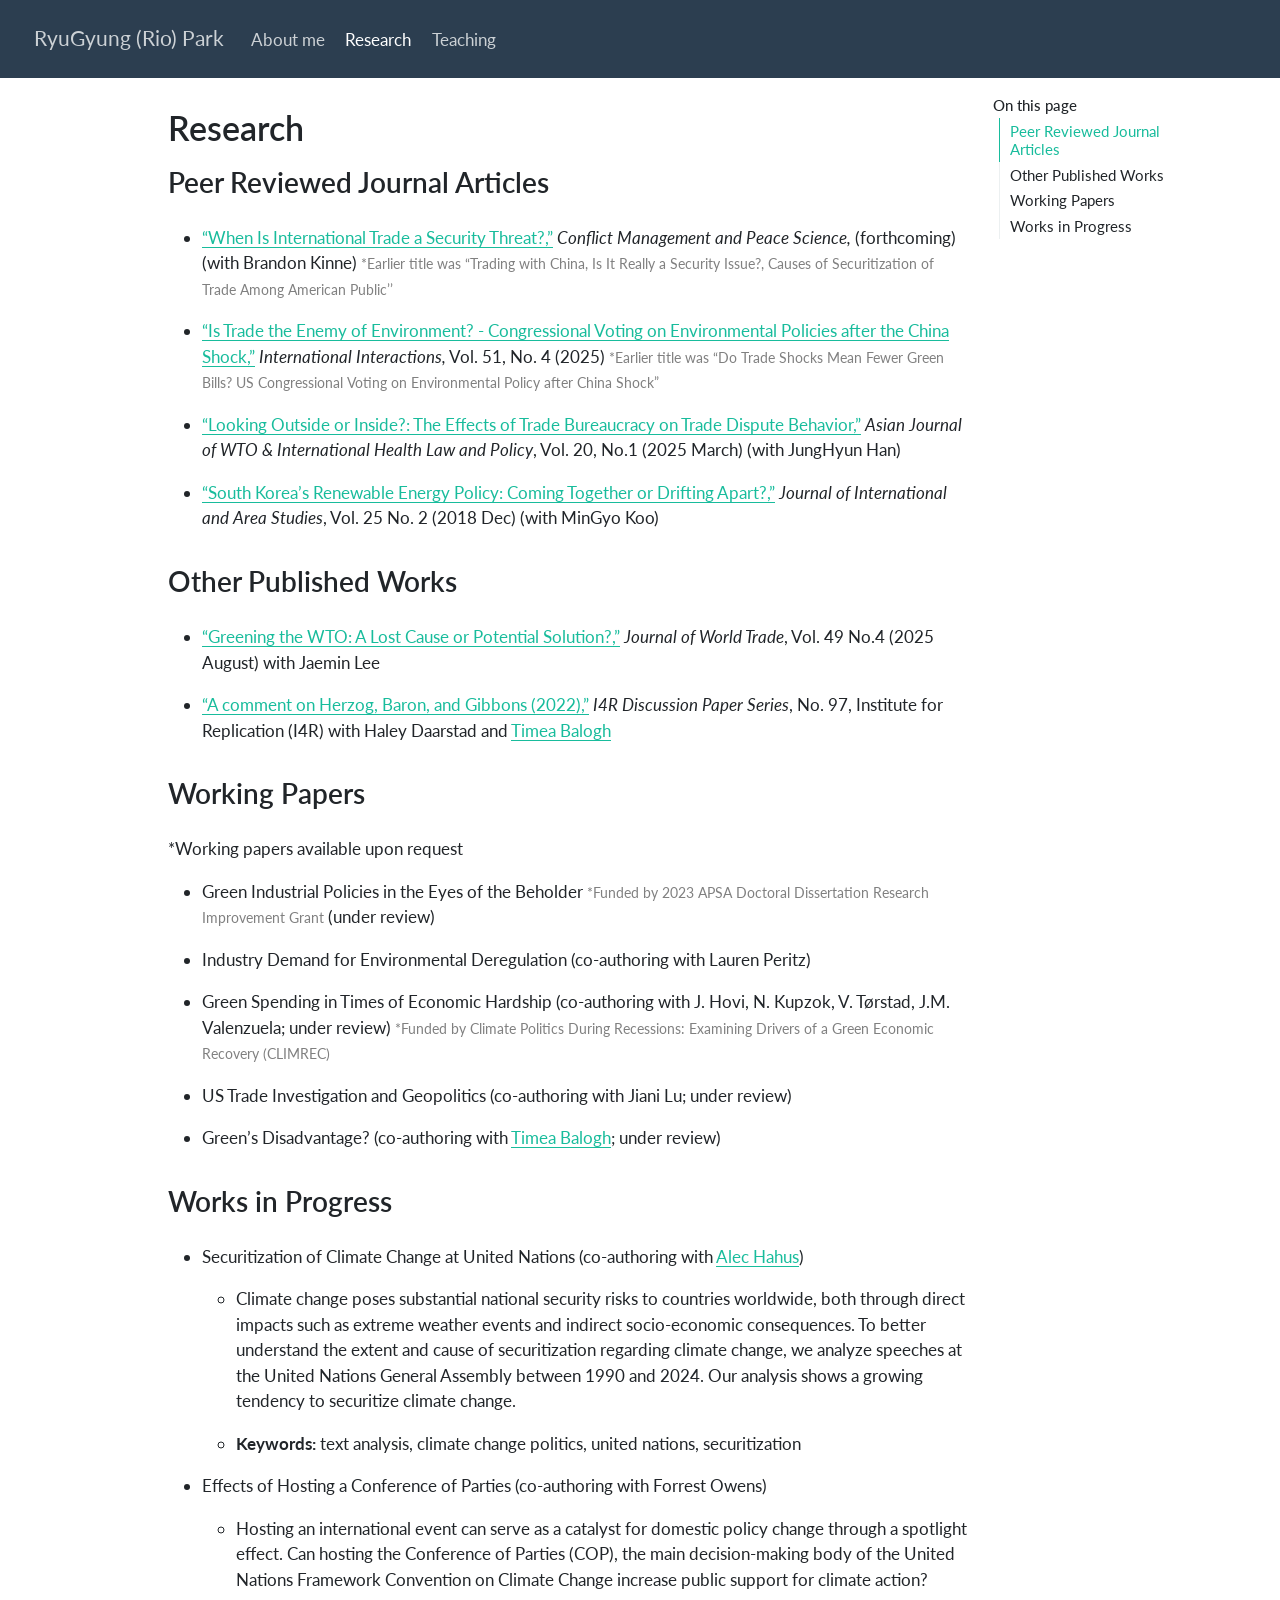
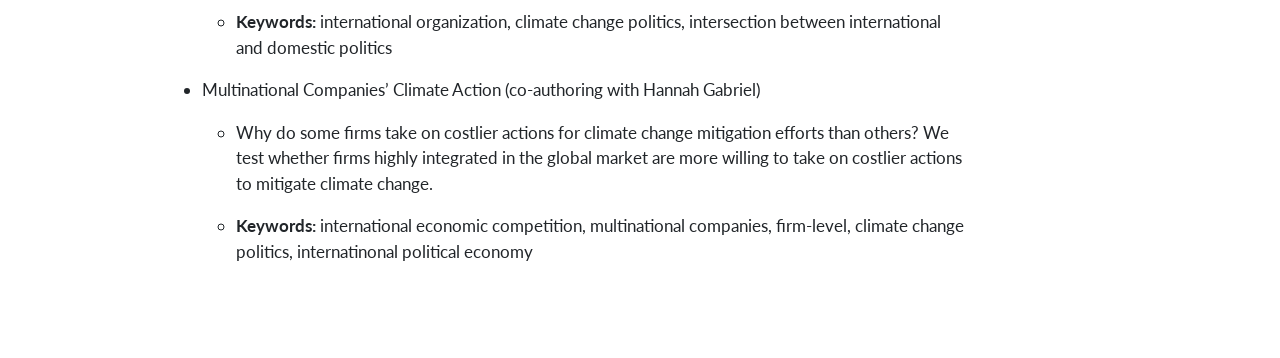
==== docs/research.html @ ba797198 "V.1 Website" ====
<!DOCTYPE html>
<html xmlns="http://www.w3.org/1999/xhtml" lang="en" xml:lang="en"><head>

<meta charset="utf-8">
<meta name="generator" content="quarto-1.8.25">

<meta name="viewport" content="width=device-width, initial-scale=1.0, user-scalable=yes">


<title>Research – RyuGyung (Rio) Park</title>
<style>
code{white-space: pre-wrap;}
span.smallcaps{font-variant: small-caps;}
div.columns{display: flex; gap: min(4vw, 1.5em);}
div.column{flex: auto; overflow-x: auto;}
div.hanging-indent{margin-left: 1.5em; text-indent: -1.5em;}
ul.task-list{list-style: none;}
ul.task-list li input[type="checkbox"] {
  width: 0.8em;
  margin: 0 0.8em 0.2em -1em; /* quarto-specific, see https://github.com/quarto-dev/quarto-cli/issues/4556 */ 
  vertical-align: middle;
}
</style>


<script src="site_libs/quarto-nav/quarto-nav.js"></script>
<script src="site_libs/quarto-nav/headroom.min.js"></script>
<script src="site_libs/clipboard/clipboard.min.js"></script>
<script src="site_libs/quarto-html/quarto.js" type="module"></script>
<script src="site_libs/quarto-html/tabsets/tabsets.js" type="module"></script>
<script src="site_libs/quarto-html/axe/axe-check.js" type="module"></script>
<script src="site_libs/quarto-html/popper.min.js"></script>
<script src="site_libs/quarto-html/tippy.umd.min.js"></script>
<script src="site_libs/quarto-html/anchor.min.js"></script>
<link href="site_libs/quarto-html/tippy.css" rel="stylesheet">
<link href="site_libs/quarto-html/quarto-syntax-highlighting-7b89279ff1a6dce999919e0e67d4d9ec.css" rel="stylesheet" id="quarto-text-highlighting-styles">
<script src="site_libs/bootstrap/bootstrap.min.js"></script>
<link href="site_libs/bootstrap/bootstrap-icons.css" rel="stylesheet">
<link href="site_libs/bootstrap/bootstrap-f93c2b1f3f0577f377aefa4848a86a36.min.css" rel="stylesheet" append-hash="true" id="quarto-bootstrap" data-mode="light">
<script id="quarto-search-options" type="application/json">{
  "language": {
    "search-no-results-text": "No results",
    "search-matching-documents-text": "matching documents",
    "search-copy-link-title": "Copy link to search",
    "search-hide-matches-text": "Hide additional matches",
    "search-more-match-text": "more match in this document",
    "search-more-matches-text": "more matches in this document",
    "search-clear-button-title": "Clear",
    "search-text-placeholder": "",
    "search-detached-cancel-button-title": "Cancel",
    "search-submit-button-title": "Submit",
    "search-label": "Search"
  }
}</script>


<link rel="stylesheet" href="styles.css">
</head>

<body class="nav-fixed quarto-light">

<div id="quarto-search-results"></div>
  <header id="quarto-header" class="headroom fixed-top">
    <nav class="navbar navbar-expand-lg " data-bs-theme="dark">
      <div class="navbar-container container-fluid">
      <div class="navbar-brand-container mx-auto">
    <a href="./index.html" class="navbar-brand navbar-brand-logo">
    </a>
    <a class="navbar-brand" href="./index.html">
    <span class="navbar-title">RyuGyung (Rio) Park</span>
    </a>
  </div>
          <button class="navbar-toggler" type="button" data-bs-toggle="collapse" data-bs-target="#navbarCollapse" aria-controls="navbarCollapse" role="menu" aria-expanded="false" aria-label="Toggle navigation" onclick="if (window.quartoToggleHeadroom) { window.quartoToggleHeadroom(); }">
  <span class="navbar-toggler-icon"></span>
</button>
          <div class="collapse navbar-collapse" id="navbarCollapse">
            <ul class="navbar-nav navbar-nav-scroll me-auto">
  <li class="nav-item">
    <a class="nav-link" href="./index.html"> 
<span class="menu-text">About me</span></a>
  </li>  
  <li class="nav-item">
    <a class="nav-link active" href="./research.html" aria-current="page"> 
<span class="menu-text">Research</span></a>
  </li>  
  <li class="nav-item">
    <a class="nav-link" href="./teaching.html"> 
<span class="menu-text">Teaching</span></a>
  </li>  
</ul>
          </div> <!-- /navcollapse -->
            <div class="quarto-navbar-tools">
</div>
      </div> <!-- /container-fluid -->
    </nav>
</header>
<!-- content -->
<div id="quarto-content" class="quarto-container page-columns page-rows-contents page-layout-article page-navbar">
<!-- sidebar -->
<!-- margin-sidebar -->
    <div id="quarto-margin-sidebar" class="sidebar margin-sidebar">
        <nav id="TOC" role="doc-toc" class="toc-active">
    <h2 id="toc-title">On this page</h2>
   
  <ul>
  <li><a href="#peer-reviewed-journal-articles" id="toc-peer-reviewed-journal-articles" class="nav-link active" data-scroll-target="#peer-reviewed-journal-articles">Peer Reviewed Journal Articles</a></li>
  <li><a href="#other-published-works" id="toc-other-published-works" class="nav-link" data-scroll-target="#other-published-works">Other Published Works</a></li>
  <li><a href="#working-papers" id="toc-working-papers" class="nav-link" data-scroll-target="#working-papers">Working Papers</a></li>
  <li><a href="#works-in-progress" id="toc-works-in-progress" class="nav-link" data-scroll-target="#works-in-progress">Works in Progress</a></li>
  </ul>
</nav>
    </div>
<!-- main -->
<main class="content" id="quarto-document-content">

<header id="title-block-header" class="quarto-title-block default">
<div class="quarto-title">
<h1 class="title">Research</h1>
</div>



<div class="quarto-title-meta">

    
  
    
  </div>
  


</header>


<section id="peer-reviewed-journal-articles" class="level2">
<h2 class="anchored" data-anchor-id="peer-reviewed-journal-articles">Peer Reviewed Journal Articles</h2>
<ul>
<li><p><a href="https://doi.org/10.1177/07388942261416263">“When Is International Trade a Security Threat?,”</a> <em>Conflict Management and Peace Science,</em> (forthcoming) (with Brandon Kinne) <span style="font-size: 0.8em; color: grey;">*Earlier title was “Trading with China, Is It Really a Security Issue?, Causes of Securitization of Trade Among American Public’’</span></p></li>
<li><p><a href="https://www.tandfonline.com/doi/abs/10.1080/03050629.2025.2502363">“Is Trade the Enemy of Environment? - Congressional Voting on Environmental Policies after the China Shock,”</a> <em>International Interactions,</em> Vol. 51, No.&nbsp;4 (2025) <span style="font-size: 0.8em; color: grey;">*Earlier title was “Do Trade Shocks Mean Fewer Green Bills? US Congressional Voting on Environmental Policy after China Shock”</span></p></li>
<li><p><a href="https://papers.ssrn.com/sol3/papers.cfm?abstract_id=4982301">“Looking Outside or Inside?: The Effects of Trade Bureaucracy on Trade Dispute Behavior,”</a> <em>Asian Journal of WTO &amp; International Health Law and Policy</em>, Vol. 20, No.1 (2025 March) (with JungHyun Han)</p></li>
<li><p><a href="https://s-space.snu.ac.kr/handle/10371/145227">“South Korea’s Renewable Energy Policy: Coming Together or Drifting Apart?,”</a> <em>Journal of International and Area Studies</em>, Vol. 25 No.&nbsp;2 (2018 Dec) (with MinGyo Koo)</p></li>
</ul>
</section>
<section id="other-published-works" class="level2">
<h2 class="anchored" data-anchor-id="other-published-works">Other Published Works</h2>
<ul>
<li><p><a href="https://kluwerlawonline.com/JournalArticle/Journal+of+World+Trade/59.4/TRAD2025036">“Greening the WTO: A Lost Cause or Potential Solution?,”</a> <em>Journal of World Trade</em>, Vol. 49 No.4 (2025 August) with Jaemin Lee</p></li>
<li><p><a href="https://www.econstor.eu/bitstream/10419/280748/1/I4R-DP097.pdf">“A comment on Herzog, Baron, and Gibbons (2022),”</a> <em>I4R Discussion Paper Series</em>, No.&nbsp;97, Institute for Replication (I4R) with Haley Daarstad and <a href="https://timea-balogh.com/">Timea Balogh</a></p></li>
</ul>
</section>
<section id="working-papers" class="level2">
<h2 class="anchored" data-anchor-id="working-papers">Working Papers</h2>
<p>*Working papers available upon request</p>
<ul>
<li><p>Green Industrial Policies in the Eyes of the Beholder <span style="font-size: 0.8em; color: grey;">*Funded by 2023 APSA Doctoral Dissertation Research Improvement Grant</span> (under review)</p></li>
<li><p>Industry Demand for Environmental Deregulation (co-authoring with Lauren Peritz)</p></li>
<li><p>Green Spending in Times of Economic Hardship (co-authoring with J. Hovi, N. Kupzok, V. Tørstad, J.M. Valenzuela; under review) <span style="font-size: 0.8em; color: grey;">*Funded by Climate Politics During Recessions: Examining Drivers of a Green Economic Recovery (CLIMREC)</span></p></li>
<li><p>US Trade Investigation and Geopolitics (co-authoring with Jiani Lu; under review)</p></li>
<li><p>Green’s Disadvantage? (co-authoring with <a href="https://timea-balogh.com/">Timea Balogh</a>; under review)</p></li>
</ul>
</section>
<section id="works-in-progress" class="level2">
<h2 class="anchored" data-anchor-id="works-in-progress">Works in Progress</h2>
<ul>
<li><p>Securitization of Climate Change at United Nations (co-authoring with <a href="https://alechahus.wordpress.com/">Alec Hahus</a>)</p>
<ul>
<li><p>Climate change poses substantial national security risks to countries worldwide, both through direct impacts such as extreme weather events and indirect socio-economic consequences. To better understand the extent and cause of securitization regarding climate change, we analyze speeches at the United Nations General Assembly between 1990 and 2024. Our analysis shows a growing tendency to securitize climate change.</p></li>
<li><p><strong>Keywords:</strong> text analysis, climate change politics, united nations, securitization</p></li>
</ul></li>
<li><p>Effects of Hosting a Conference of Parties (co-authoring with Forrest Owens)</p>
<ul>
<li><p>Hosting an international event can serve as a catalyst for domestic policy change through a spotlight effect. Can hosting the Conference of Parties (COP), the main decision-making body of the United Nations Framework Convention on Climate Change increase public support for climate action?</p></li>
<li><p><strong>Keywords:</strong> international organization, climate change politics, intersection between international and domestic politics</p></li>
</ul></li>
<li><p>Multinational Companies’ Climate Action (co-authoring with Hannah Gabriel)</p>
<ul>
<li><p>Why do some firms take on costlier actions for climate change mitigation efforts than others? We test whether firms highly integrated in the global market are more willing to take on costlier actions to mitigate climate change.</p></li>
<li><p><strong>Keywords:</strong> international economic competition, multinational companies, firm-level, climate change politics, internatinonal political economy</p></li>
</ul></li>
</ul>


</section>

</main> <!-- /main -->
<script id="quarto-html-after-body" type="application/javascript">
  window.document.addEventListener("DOMContentLoaded", function (event) {
    const icon = "";
    const anchorJS = new window.AnchorJS();
    anchorJS.options = {
      placement: 'right',
      icon: icon
    };
    anchorJS.add('.anchored');
    const isCodeAnnotation = (el) => {
      for (const clz of el.classList) {
        if (clz.startsWith('code-annotation-')) {                     
          return true;
        }
      }
      return false;
    }
    const onCopySuccess = function(e) {
      // button target
      const button = e.trigger;
      // don't keep focus
      button.blur();
      // flash "checked"
      button.classList.add('code-copy-button-checked');
      var currentTitle = button.getAttribute("title");
      button.setAttribute("title", "Copied!");
      let tooltip;
      if (window.bootstrap) {
        button.setAttribute("data-bs-toggle", "tooltip");
        button.setAttribute("data-bs-placement", "left");
        button.setAttribute("data-bs-title", "Copied!");
        tooltip = new bootstrap.Tooltip(button, 
          { trigger: "manual", 
            customClass: "code-copy-button-tooltip",
            offset: [0, -8]});
        tooltip.show();    
      }
      setTimeout(function() {
        if (tooltip) {
          tooltip.hide();
          button.removeAttribute("data-bs-title");
          button.removeAttribute("data-bs-toggle");
          button.removeAttribute("data-bs-placement");
        }
        button.setAttribute("title", currentTitle);
        button.classList.remove('code-copy-button-checked');
      }, 1000);
      // clear code selection
      e.clearSelection();
    }
    const getTextToCopy = function(trigger) {
      const outerScaffold = trigger.parentElement.cloneNode(true);
      const codeEl = outerScaffold.querySelector('code');
      for (const childEl of codeEl.children) {
        if (isCodeAnnotation(childEl)) {
          childEl.remove();
        }
      }
      return codeEl.innerText;
    }
    const clipboard = new window.ClipboardJS('.code-copy-button:not([data-in-quarto-modal])', {
      text: getTextToCopy
    });
    clipboard.on('success', onCopySuccess);
    if (window.document.getElementById('quarto-embedded-source-code-modal')) {
      const clipboardModal = new window.ClipboardJS('.code-copy-button[data-in-quarto-modal]', {
        text: getTextToCopy,
        container: window.document.getElementById('quarto-embedded-source-code-modal')
      });
      clipboardModal.on('success', onCopySuccess);
    }
      var localhostRegex = new RegExp(/^(?:http|https):\/\/localhost\:?[0-9]*\//);
      var mailtoRegex = new RegExp(/^mailto:/);
        var filterRegex = new RegExp('/' + window.location.host + '/');
      var isInternal = (href) => {
          return filterRegex.test(href) || localhostRegex.test(href) || mailtoRegex.test(href);
      }
      // Inspect non-navigation links and adorn them if external
     var links = window.document.querySelectorAll('a[href]:not(.nav-link):not(.navbar-brand):not(.toc-action):not(.sidebar-link):not(.sidebar-item-toggle):not(.pagination-link):not(.no-external):not([aria-hidden]):not(.dropdown-item):not(.quarto-navigation-tool):not(.about-link)');
      for (var i=0; i<links.length; i++) {
        const link = links[i];
        if (!isInternal(link.href)) {
          // undo the damage that might have been done by quarto-nav.js in the case of
          // links that we want to consider external
          if (link.dataset.originalHref !== undefined) {
            link.href = link.dataset.originalHref;
          }
        }
      }
    function tippyHover(el, contentFn, onTriggerFn, onUntriggerFn) {
      const config = {
        allowHTML: true,
        maxWidth: 500,
        delay: 100,
        arrow: false,
        appendTo: function(el) {
            return el.parentElement;
        },
        interactive: true,
        interactiveBorder: 10,
        theme: 'quarto',
        placement: 'bottom-start',
      };
      if (contentFn) {
        config.content = contentFn;
      }
      if (onTriggerFn) {
        config.onTrigger = onTriggerFn;
      }
      if (onUntriggerFn) {
        config.onUntrigger = onUntriggerFn;
      }
      window.tippy(el, config); 
    }
    const noterefs = window.document.querySelectorAll('a[role="doc-noteref"]');
    for (var i=0; i<noterefs.length; i++) {
      const ref = noterefs[i];
      tippyHover(ref, function() {
        // use id or data attribute instead here
        let href = ref.getAttribute('data-footnote-href') || ref.getAttribute('href');
        try { href = new URL(href).hash; } catch {}
        const id = href.replace(/^#\/?/, "");
        const note = window.document.getElementById(id);
        if (note) {
          return note.innerHTML;
        } else {
          return "";
        }
      });
    }
    const xrefs = window.document.querySelectorAll('a.quarto-xref');
    const processXRef = (id, note) => {
      // Strip column container classes
      const stripColumnClz = (el) => {
        el.classList.remove("page-full", "page-columns");
        if (el.children) {
          for (const child of el.children) {
            stripColumnClz(child);
          }
        }
      }
      stripColumnClz(note)
      if (id === null || id.startsWith('sec-')) {
        // Special case sections, only their first couple elements
        const container = document.createElement("div");
        if (note.children && note.children.length > 2) {
          container.appendChild(note.children[0].cloneNode(true));
          for (let i = 1; i < note.children.length; i++) {
            const child = note.children[i];
            if (child.tagName === "P" && child.innerText === "") {
              continue;
            } else {
              container.appendChild(child.cloneNode(true));
              break;
            }
          }
          if (window.Quarto?.typesetMath) {
            window.Quarto.typesetMath(container);
          }
          return container.innerHTML
        } else {
          if (window.Quarto?.typesetMath) {
            window.Quarto.typesetMath(note);
          }
          return note.innerHTML;
        }
      } else {
        // Remove any anchor links if they are present
        const anchorLink = note.querySelector('a.anchorjs-link');
        if (anchorLink) {
          anchorLink.remove();
        }
        if (window.Quarto?.typesetMath) {
          window.Quarto.typesetMath(note);
        }
        if (note.classList.contains("callout")) {
          return note.outerHTML;
        } else {
          return note.innerHTML;
        }
      }
    }
    for (var i=0; i<xrefs.length; i++) {
      const xref = xrefs[i];
      tippyHover(xref, undefined, function(instance) {
        instance.disable();
        let url = xref.getAttribute('href');
        let hash = undefined; 
        if (url.startsWith('#')) {
          hash = url;
        } else {
          try { hash = new URL(url).hash; } catch {}
        }
        if (hash) {
          const id = hash.replace(/^#\/?/, "");
          const note = window.document.getElementById(id);
          if (note !== null) {
            try {
              const html = processXRef(id, note.cloneNode(true));
              instance.setContent(html);
            } finally {
              instance.enable();
              instance.show();
            }
          } else {
            // See if we can fetch this
            fetch(url.split('#')[0])
            .then(res => res.text())
            .then(html => {
              const parser = new DOMParser();
              const htmlDoc = parser.parseFromString(html, "text/html");
              const note = htmlDoc.getElementById(id);
              if (note !== null) {
                const html = processXRef(id, note);
                instance.setContent(html);
              } 
            }).finally(() => {
              instance.enable();
              instance.show();
            });
          }
        } else {
          // See if we can fetch a full url (with no hash to target)
          // This is a special case and we should probably do some content thinning / targeting
          fetch(url)
          .then(res => res.text())
          .then(html => {
            const parser = new DOMParser();
            const htmlDoc = parser.parseFromString(html, "text/html");
            const note = htmlDoc.querySelector('main.content');
            if (note !== null) {
              // This should only happen for chapter cross references
              // (since there is no id in the URL)
              // remove the first header
              if (note.children.length > 0 && note.children[0].tagName === "HEADER") {
                note.children[0].remove();
              }
              const html = processXRef(null, note);
              instance.setContent(html);
            } 
          }).finally(() => {
            instance.enable();
            instance.show();
          });
        }
      }, function(instance) {
      });
    }
        let selectedAnnoteEl;
        const selectorForAnnotation = ( cell, annotation) => {
          let cellAttr = 'data-code-cell="' + cell + '"';
          let lineAttr = 'data-code-annotation="' +  annotation + '"';
          const selector = 'span[' + cellAttr + '][' + lineAttr + ']';
          return selector;
        }
        const selectCodeLines = (annoteEl) => {
          const doc = window.document;
          const targetCell = annoteEl.getAttribute("data-target-cell");
          const targetAnnotation = annoteEl.getAttribute("data-target-annotation");
          const annoteSpan = window.document.querySelector(selectorForAnnotation(targetCell, targetAnnotation));
          const lines = annoteSpan.getAttribute("data-code-lines").split(",");
          const lineIds = lines.map((line) => {
            return targetCell + "-" + line;
          })
          let top = null;
          let height = null;
          let parent = null;
          if (lineIds.length > 0) {
              //compute the position of the single el (top and bottom and make a div)
              const el = window.document.getElementById(lineIds[0]);
              top = el.offsetTop;
              height = el.offsetHeight;
              parent = el.parentElement.parentElement;
            if (lineIds.length > 1) {
              const lastEl = window.document.getElementById(lineIds[lineIds.length - 1]);
              const bottom = lastEl.offsetTop + lastEl.offsetHeight;
              height = bottom - top;
            }
            if (top !== null && height !== null && parent !== null) {
              // cook up a div (if necessary) and position it 
              let div = window.document.getElementById("code-annotation-line-highlight");
              if (div === null) {
                div = window.document.createElement("div");
                div.setAttribute("id", "code-annotation-line-highlight");
                div.style.position = 'absolute';
                parent.appendChild(div);
              }
              div.style.top = top - 2 + "px";
              div.style.height = height + 4 + "px";
              div.style.left = 0;
              let gutterDiv = window.document.getElementById("code-annotation-line-highlight-gutter");
              if (gutterDiv === null) {
                gutterDiv = window.document.createElement("div");
                gutterDiv.setAttribute("id", "code-annotation-line-highlight-gutter");
                gutterDiv.style.position = 'absolute';
                const codeCell = window.document.getElementById(targetCell);
                const gutter = codeCell.querySelector('.code-annotation-gutter');
                gutter.appendChild(gutterDiv);
              }
              gutterDiv.style.top = top - 2 + "px";
              gutterDiv.style.height = height + 4 + "px";
            }
            selectedAnnoteEl = annoteEl;
          }
        };
        const unselectCodeLines = () => {
          const elementsIds = ["code-annotation-line-highlight", "code-annotation-line-highlight-gutter"];
          elementsIds.forEach((elId) => {
            const div = window.document.getElementById(elId);
            if (div) {
              div.remove();
            }
          });
          selectedAnnoteEl = undefined;
        };
          // Handle positioning of the toggle
      window.addEventListener(
        "resize",
        throttle(() => {
          elRect = undefined;
          if (selectedAnnoteEl) {
            selectCodeLines(selectedAnnoteEl);
          }
        }, 10)
      );
      function throttle(fn, ms) {
      let throttle = false;
      let timer;
        return (...args) => {
          if(!throttle) { // first call gets through
              fn.apply(this, args);
              throttle = true;
          } else { // all the others get throttled
              if(timer) clearTimeout(timer); // cancel #2
              timer = setTimeout(() => {
                fn.apply(this, args);
                timer = throttle = false;
              }, ms);
          }
        };
      }
        // Attach click handler to the DT
        const annoteDls = window.document.querySelectorAll('dt[data-target-cell]');
        for (const annoteDlNode of annoteDls) {
          annoteDlNode.addEventListener('click', (event) => {
            const clickedEl = event.target;
            if (clickedEl !== selectedAnnoteEl) {
              unselectCodeLines();
              const activeEl = window.document.querySelector('dt[data-target-cell].code-annotation-active');
              if (activeEl) {
                activeEl.classList.remove('code-annotation-active');
              }
              selectCodeLines(clickedEl);
              clickedEl.classList.add('code-annotation-active');
            } else {
              // Unselect the line
              unselectCodeLines();
              clickedEl.classList.remove('code-annotation-active');
            }
          });
        }
    const findCites = (el) => {
      const parentEl = el.parentElement;
      if (parentEl) {
        const cites = parentEl.dataset.cites;
        if (cites) {
          return {
            el,
            cites: cites.split(' ')
          };
        } else {
          return findCites(el.parentElement)
        }
      } else {
        return undefined;
      }
    };
    var bibliorefs = window.document.querySelectorAll('a[role="doc-biblioref"]');
    for (var i=0; i<bibliorefs.length; i++) {
      const ref = bibliorefs[i];
      const citeInfo = findCites(ref);
      if (citeInfo) {
        tippyHover(citeInfo.el, function() {
          var popup = window.document.createElement('div');
          citeInfo.cites.forEach(function(cite) {
            var citeDiv = window.document.createElement('div');
            citeDiv.classList.add('hanging-indent');
            citeDiv.classList.add('csl-entry');
            var biblioDiv = window.document.getElementById('ref-' + cite);
            if (biblioDiv) {
              citeDiv.innerHTML = biblioDiv.innerHTML;
            }
            popup.appendChild(citeDiv);
          });
          return popup.innerHTML;
        });
      }
    }
  });
  </script>
</div> <!-- /content -->




</body></html>
---- docs/site_libs/quarto-html/tippy.css ----
.tippy-box[data-animation=fade][data-state=hidden]{opacity:0}[data-tippy-root]{max-width:calc(100vw - 10px)}.tippy-box{position:relative;background-color:#333;color:#fff;border-radius:4px;font-size:14px;line-height:1.4;white-space:normal;outline:0;transition-property:transform,visibility,opacity}.tippy-box[data-placement^=top]>.tippy-arrow{bottom:0}.tippy-box[data-placement^=top]>.tippy-arrow:before{bottom:-7px;left:0;border-width:8px 8px 0;border-top-color:initial;transform-origin:center top}.tippy-box[data-placement^=bottom]>.tippy-arrow{top:0}.tippy-box[data-placement^=bottom]>.tippy-arrow:before{top:-7px;left:0;border-width:0 8px 8px;border-bottom-color:initial;transform-origin:center bottom}.tippy-box[data-placement^=left]>.tippy-arrow{right:0}.tippy-box[data-placement^=left]>.tippy-arrow:before{border-width:8px 0 8px 8px;border-left-color:initial;right:-7px;transform-origin:center left}.tippy-box[data-placement^=right]>.tippy-arrow{left:0}.tippy-box[data-placement^=right]>.tippy-arrow:before{left:-7px;border-width:8px 8px 8px 0;border-right-color:initial;transform-origin:center right}.tippy-box[data-inertia][data-state=visible]{transition-timing-function:cubic-bezier(.54,1.5,.38,1.11)}.tippy-arrow{width:16px;height:16px;color:#333}.tippy-arrow:before{content:"";position:absolute;border-color:transparent;border-style:solid}.tippy-content{position:relative;padding:5px 9px;z-index:1}
---- docs/site_libs/quarto-html/quarto-syntax-highlighting-7b89279ff1a6dce999919e0e67d4d9ec.css ----
/* quarto syntax highlight colors */
:root {
  --quarto-hl-ot-color: #003B4F;
  --quarto-hl-at-color: #657422;
  --quarto-hl-ss-color: #20794D;
  --quarto-hl-an-color: #5E5E5E;
  --quarto-hl-fu-color: #4758AB;
  --quarto-hl-st-color: #20794D;
  --quarto-hl-cf-color: #003B4F;
  --quarto-hl-op-color: #5E5E5E;
  --quarto-hl-er-color: #AD0000;
  --quarto-hl-bn-color: #AD0000;
  --quarto-hl-al-color: #AD0000;
  --quarto-hl-va-color: #111111;
  --quarto-hl-bu-color: inherit;
  --quarto-hl-ex-color: inherit;
  --quarto-hl-pp-color: #AD0000;
  --quarto-hl-in-color: #5E5E5E;
  --quarto-hl-vs-color: #20794D;
  --quarto-hl-wa-color: #5E5E5E;
  --quarto-hl-do-color: #5E5E5E;
  --quarto-hl-im-color: #00769E;
  --quarto-hl-ch-color: #20794D;
  --quarto-hl-dt-color: #AD0000;
  --quarto-hl-fl-color: #AD0000;
  --quarto-hl-co-color: #5E5E5E;
  --quarto-hl-cv-color: #5E5E5E;
  --quarto-hl-cn-color: #8f5902;
  --quarto-hl-sc-color: #5E5E5E;
  --quarto-hl-dv-color: #AD0000;
  --quarto-hl-kw-color: #003B4F;
}

/* other quarto variables */
:root {
  --quarto-font-monospace: SFMono-Regular, Menlo, Monaco, Consolas, "Liberation Mono", "Courier New", monospace;
}

/* syntax highlight based on Pandoc's rules */
pre > code.sourceCode > span {
  color: #003B4F;
}

code.sourceCode > span {
  color: #003B4F;
}

div.sourceCode,
div.sourceCode pre.sourceCode {
  color: #003B4F;
}

/* Normal */
code span {
  color: #003B4F;
}

/* Alert */
code span.al {
  color: #AD0000;
  font-style: inherit;
}

/* Annotation */
code span.an {
  color: #5E5E5E;
  font-style: inherit;
}

/* Attribute */
code span.at {
  color: #657422;
  font-style: inherit;
}

/* BaseN */
code span.bn {
  color: #AD0000;
  font-style: inherit;
}

/* BuiltIn */
code span.bu {
  font-style: inherit;
}

/* ControlFlow */
code span.cf {
  color: #003B4F;
  font-weight: bold;
  font-style: inherit;
}

/* Char */
code span.ch {
  color: #20794D;
  font-style: inherit;
}

/* Constant */
code span.cn {
  color: #8f5902;
  font-style: inherit;
}

/* Comment */
code span.co {
  color: #5E5E5E;
  font-style: inherit;
}

/* CommentVar */
code span.cv {
  color: #5E5E5E;
  font-style: italic;
}

/* Documentation */
code span.do {
  color: #5E5E5E;
  font-style: italic;
}

/* DataType */
code span.dt {
  color: #AD0000;
  font-style: inherit;
}

/* DecVal */
code span.dv {
  color: #AD0000;
  font-style: inherit;
}

/* Error */
code span.er {
  color: #AD0000;
  font-style: inherit;
}

/* Extension */
code span.ex {
  font-style: inherit;
}

/* Float */
code span.fl {
  color: #AD0000;
  font-style: inherit;
}

/* Function */
code span.fu {
  color: #4758AB;
  font-style: inherit;
}

/* Import */
code span.im {
  color: #00769E;
  font-style: inherit;
}

/* Information */
code span.in {
  color: #5E5E5E;
  font-style: inherit;
}

/* Keyword */
code span.kw {
  color: #003B4F;
  font-weight: bold;
  font-style: inherit;
}

/* Operator */
code span.op {
  color: #5E5E5E;
  font-style: inherit;
}

/* Other */
code span.ot {
  color: #003B4F;
  font-style: inherit;
}

/* Preprocessor */
code span.pp {
  color: #AD0000;
  font-style: inherit;
}

/* SpecialChar */
code span.sc {
  color: #5E5E5E;
  font-style: inherit;
}

/* SpecialString */
code span.ss {
  color: #20794D;
  font-style: inherit;
}

/* String */
code span.st {
  color: #20794D;
  font-style: inherit;
}

/* Variable */
code span.va {
  color: #111111;
  font-style: inherit;
}

/* VerbatimString */
code span.vs {
  color: #20794D;
  font-style: inherit;
}

/* Warning */
code span.wa {
  color: #5E5E5E;
  font-style: italic;
}

.prevent-inlining {
  content: "</";
}

/*# sourceMappingURL=3944bc705cfaf4c80e56f77c5205168a.css.map */
---- docs/styles.css ----
/* css styles */
/* Remove underline from all header levels */
h1, h2, h3, h4, h5, h6 {
  border-bottom: none !important;
  box-shadow: none !important;
}
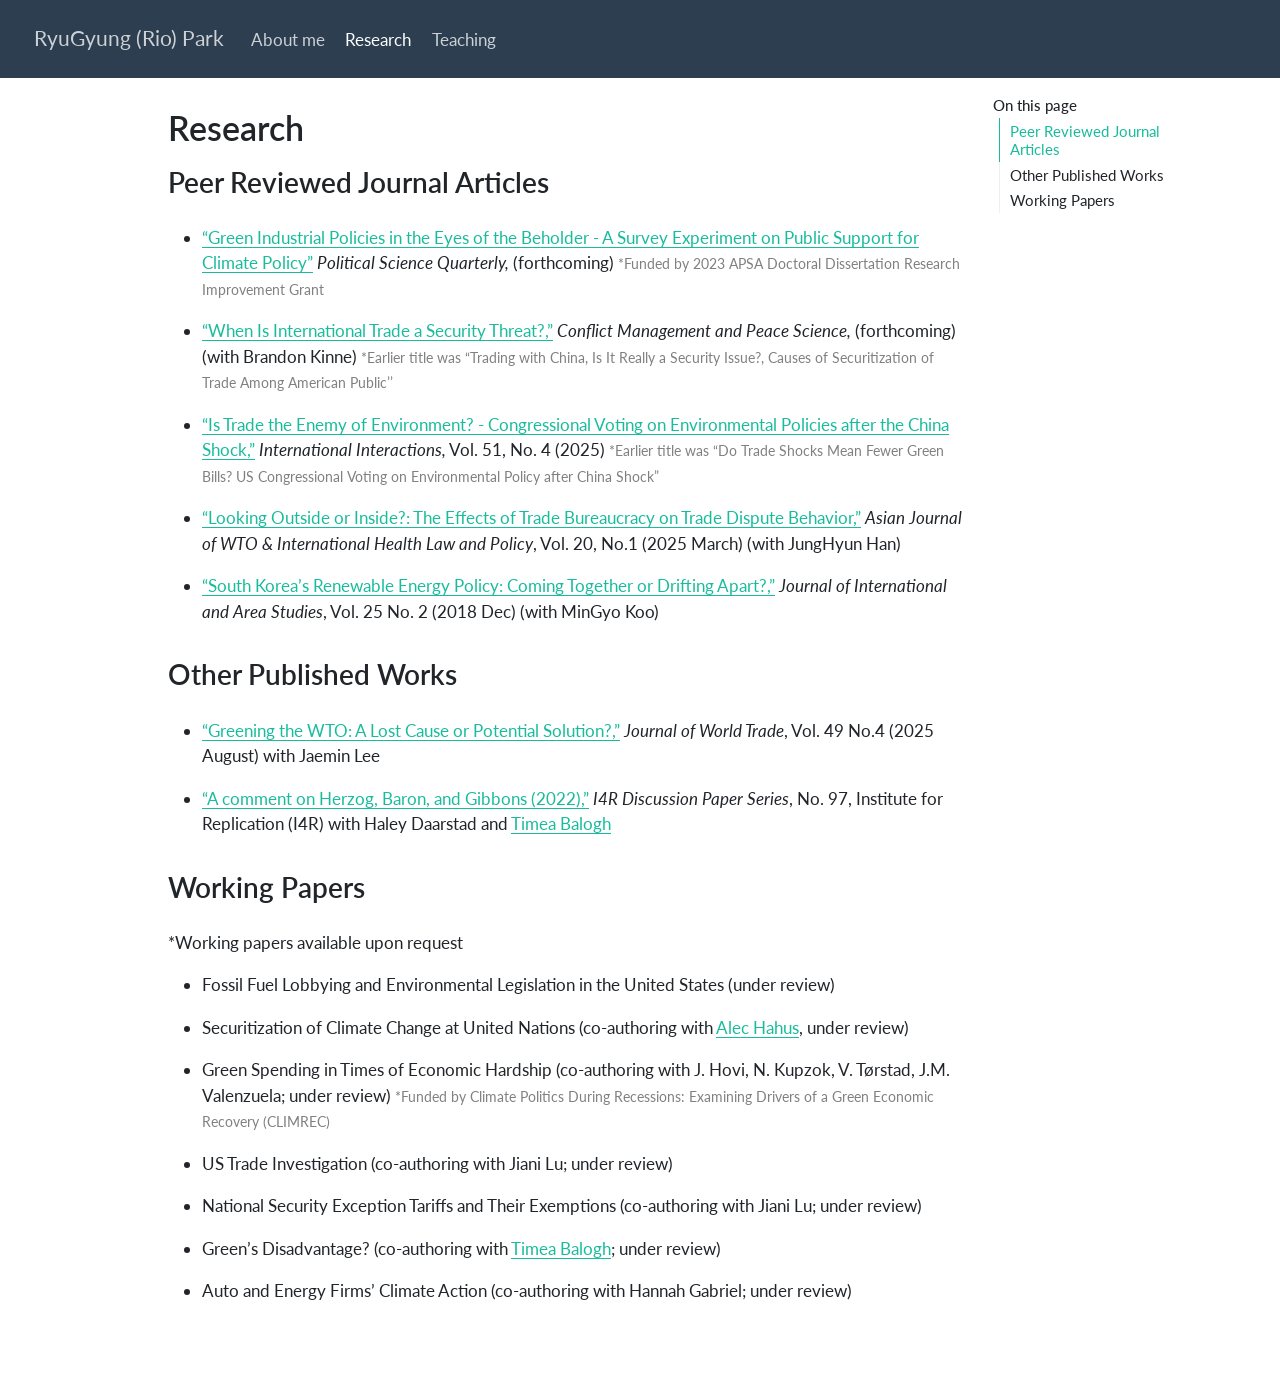
==== commit 1ef2bda3: "Research and Teaching Updates (2026.08.13)" ====
--- a/docs/research.html
+++ b/docs/research.html
@@ -106,7 +106,6 @@
   <li><a href="#peer-reviewed-journal-articles" id="toc-peer-reviewed-journal-articles" class="nav-link active" data-scroll-target="#peer-reviewed-journal-articles">Peer Reviewed Journal Articles</a></li>
   <li><a href="#other-published-works" id="toc-other-published-works" class="nav-link" data-scroll-target="#other-published-works">Other Published Works</a></li>
   <li><a href="#working-papers" id="toc-working-papers" class="nav-link" data-scroll-target="#working-papers">Working Papers</a></li>
-  <li><a href="#works-in-progress" id="toc-works-in-progress" class="nav-link" data-scroll-target="#works-in-progress">Works in Progress</a></li>
   </ul>
 </nav>
     </div>
@@ -135,6 +134,7 @@
 <section id="peer-reviewed-journal-articles" class="level2">
 <h2 class="anchored" data-anchor-id="peer-reviewed-journal-articles">Peer Reviewed Journal Articles</h2>
 <ul>
+<li><p><a href="">“Green Industrial Policies in the Eyes of the Beholder - A Survey Experiment on Public Support for Climate Policy”</a> <em>Political Science Quarterly,</em> (forthcoming) <span style="font-size: 0.8em; color: grey;">*Funded by 2023 APSA Doctoral Dissertation Research Improvement Grant</span></p></li>
 <li><p><a href="https://doi.org/10.1177/07388942261416263">“When Is International Trade a Security Threat?,”</a> <em>Conflict Management and Peace Science,</em> (forthcoming) (with Brandon Kinne) <span style="font-size: 0.8em; color: grey;">*Earlier title was “Trading with China, Is It Really a Security Issue?, Causes of Securitization of Trade Among American Public’’</span></p></li>
 <li><p><a href="https://www.tandfonline.com/doi/abs/10.1080/03050629.2025.2502363">“Is Trade the Enemy of Environment? - Congressional Voting on Environmental Policies after the China Shock,”</a> <em>International Interactions,</em> Vol. 51, No.&nbsp;4 (2025) <span style="font-size: 0.8em; color: grey;">*Earlier title was “Do Trade Shocks Mean Fewer Green Bills? US Congressional Voting on Environmental Policy after China Shock”</span></p></li>
 <li><p><a href="https://papers.ssrn.com/sol3/papers.cfm?abstract_id=4982301">“Looking Outside or Inside?: The Effects of Trade Bureaucracy on Trade Dispute Behavior,”</a> <em>Asian Journal of WTO &amp; International Health Law and Policy</em>, Vol. 20, No.1 (2025 March) (with JungHyun Han)</p></li>
@@ -152,31 +152,13 @@
 <h2 class="anchored" data-anchor-id="working-papers">Working Papers</h2>
 <p>*Working papers available upon request</p>
 <ul>
-<li><p>Green Industrial Policies in the Eyes of the Beholder <span style="font-size: 0.8em; color: grey;">*Funded by 2023 APSA Doctoral Dissertation Research Improvement Grant</span> (under review)</p></li>
-<li><p>Industry Demand for Environmental Deregulation (co-authoring with Lauren Peritz)</p></li>
+<li><p>Fossil Fuel Lobbying and Environmental Legislation in the United States (under review)</p></li>
+<li><p>Securitization of Climate Change at United Nations (co-authoring with <a href="https://alechahus.wordpress.com/">Alec Hahus</a>, under review)</p></li>
 <li><p>Green Spending in Times of Economic Hardship (co-authoring with J. Hovi, N. Kupzok, V. Tørstad, J.M. Valenzuela; under review) <span style="font-size: 0.8em; color: grey;">*Funded by Climate Politics During Recessions: Examining Drivers of a Green Economic Recovery (CLIMREC)</span></p></li>
-<li><p>US Trade Investigation and Geopolitics (co-authoring with Jiani Lu; under review)</p></li>
+<li><p>US Trade Investigation (co-authoring with Jiani Lu; under review)</p></li>
+<li><p>National Security Exception Tariffs and Their Exemptions (co-authoring with Jiani Lu; under review)</p></li>
 <li><p>Green’s Disadvantage? (co-authoring with <a href="https://timea-balogh.com/">Timea Balogh</a>; under review)</p></li>
-</ul>
-</section>
-<section id="works-in-progress" class="level2">
-<h2 class="anchored" data-anchor-id="works-in-progress">Works in Progress</h2>
-<ul>
-<li><p>Securitization of Climate Change at United Nations (co-authoring with <a href="https://alechahus.wordpress.com/">Alec Hahus</a>)</p>
-<ul>
-<li><p>Climate change poses substantial national security risks to countries worldwide, both through direct impacts such as extreme weather events and indirect socio-economic consequences. To better understand the extent and cause of securitization regarding climate change, we analyze speeches at the United Nations General Assembly between 1990 and 2024. Our analysis shows a growing tendency to securitize climate change.</p></li>
-<li><p><strong>Keywords:</strong> text analysis, climate change politics, united nations, securitization</p></li>
-</ul></li>
-<li><p>Effects of Hosting a Conference of Parties (co-authoring with Forrest Owens)</p>
-<ul>
-<li><p>Hosting an international event can serve as a catalyst for domestic policy change through a spotlight effect. Can hosting the Conference of Parties (COP), the main decision-making body of the United Nations Framework Convention on Climate Change increase public support for climate action?</p></li>
-<li><p><strong>Keywords:</strong> international organization, climate change politics, intersection between international and domestic politics</p></li>
-</ul></li>
-<li><p>Multinational Companies’ Climate Action (co-authoring with Hannah Gabriel)</p>
-<ul>
-<li><p>Why do some firms take on costlier actions for climate change mitigation efforts than others? We test whether firms highly integrated in the global market are more willing to take on costlier actions to mitigate climate change.</p></li>
-<li><p><strong>Keywords:</strong> international economic competition, multinational companies, firm-level, climate change politics, internatinonal political economy</p></li>
-</ul></li>
+<li><p>Auto and Energy Firms’ Climate Action (co-authoring with Hannah Gabriel; under review)</p></li>
 </ul>
 
 
